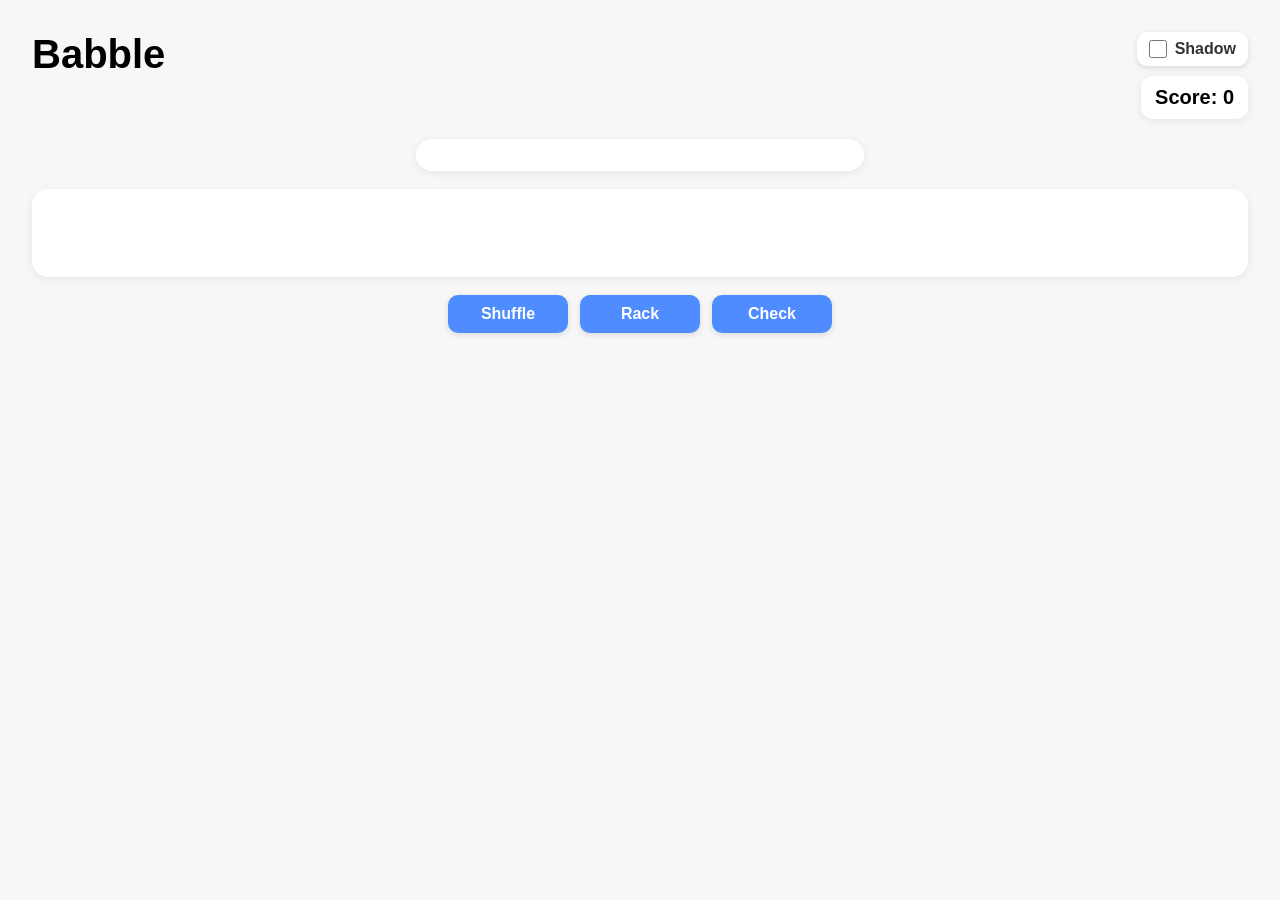
==== index.html @ 3a4e5052 "Update index.html" ====
<!DOCTYPE html>
<html lang="en">
<head>
  <meta charset="UTF-8" />
  <meta name="viewport" content="width=device-width, initial-scale=1.0" />
  <title>Babble</title>
  <style>
    :root {
      --cell-size: min(12vw, 56px);
      --board-gap: min(1vw, 4px);
      --rack-gap: min(1.5vw, 8px);
      --page-padding: clamp(12px, 4vw, 32px);
      --tile-font: clamp(18px, 4.8vw, 24px);
    }

    * {
      box-sizing: border-box;
    }

    body {
      margin: 0;
      font-family: Arial, sans-serif;
      background: #f7f7f7;
    }

    .page {
      padding: var(--page-padding);
    }

    .header {
      display: flex;
      justify-content: space-between;
      align-items: flex-start;
      gap: 16px;
      margin: 0 0 20px;
      flex-wrap: wrap;
    }

    .header-left {
      display: flex;
      flex-direction: column;
      gap: 10px;
      align-items: flex-start;
    }

    .header-right {
      display: flex;
      flex-direction: column;
      align-items: flex-end;
      gap: 10px;
    }

    .top-controls {
      display: flex;
      align-items: center;
      gap: 12px;
      flex-wrap: wrap;
    }

    h1 {
      margin: 0;
      font-size: clamp(28px, 6vw, 40px);
    }

    .subtitle {
      margin-top: 4px;
      font-size: clamp(14px, 3vw, 18px);
      color: #555;
    }

    .score-box {
      background: white;
      padding: 10px 14px;
      border-radius: 12px;
      box-shadow: 0 2px 8px rgba(0, 0, 0, 0.08);
      font-size: clamp(16px, 3.6vw, 20px);
      font-weight: 700;
      width: fit-content;
    }

    .board-wrapper {
      display: flex;
      flex-direction: column;
      gap: 18px;
      align-items: stretch;
      width: 100%;
      max-width: 100%;
    }

    .board {
      display: grid;
      grid-template-columns: repeat(7, var(--cell-size));
      gap: var(--board-gap);
      background: white;
      padding: clamp(8px, 2.5vw, 16px);
      border-radius: 16px;
      width: fit-content;
      max-width: 100%;
      box-shadow: 0 2px 8px rgba(0, 0, 0, 0.08);
      overflow-x: auto;
      -webkit-overflow-scrolling: touch;
      margin: 0 auto;
    }

    .cell {
      position: relative;
      width: var(--cell-size);
      height: var(--cell-size);
      border: 1px solid #cfcfcf;
      border-radius: 6px;
      background: #f8ecc8;
      display: flex;
      align-items: center;
      justify-content: center;
      flex-shrink: 0;
    }

    .cell-modifier {
      font-size: clamp(12px, 4vw, 22px);
      font-weight: 800;
      color: #111;
      line-height: 1;
      user-select: none;
      pointer-events: none;
      font-family: "Comic Sans MS", "Marker Felt", cursive;
    }

    .cell.highlight {
      outline: 3px solid #7aa7ff;
    }

    .cell.mod-3w {
      background: #cdb4ff;
    }

    .cell.mod-2w {
      background: #93c5fd;
    }

    .cell.mod-3l {
      background: #86efac;
    }

    .cell.mod-2l {
      background: #fde68a;
    }

    .cell.shadow {
      background: #d6d6d6;
    }

    .cell.shadow.mod-3w {
      background: #b8a0ea;
    }

    .cell.shadow.mod-2w {
      background: #79afe8;
    }

    .cell.shadow.mod-3l {
      background: #6fd78f;
    }

    .cell.shadow.mod-2l {
      background: #ebd06b;
    }

    .rack {
      display: grid;
      grid-template-columns: repeat(auto-fit, var(--cell-size));
      gap: var(--rack-gap);
      justify-content: center;
      padding: clamp(10px, 2.5vw, 16px);
      background: white;
      border-radius: 16px;
      box-shadow: 0 2px 8px rgba(0, 0, 0, 0.08);
      min-height: calc(var(--cell-size) + 32px);
      width: 100%;
    }

    .rack-slot {
      width: var(--cell-size);
      height: var(--cell-size);
      border-radius: 8px;
      display: flex;
      align-items: center;
      justify-content: center;
      flex-shrink: 0;
    }

    .rack-slot.empty {
      border: 1px dashed #cfcfcf;
      background: #fafafa;
    }

    .rack-slot.highlight {
      outline: 3px solid #7aa7ff;
    }

    .tile {
      position: relative;
      width: var(--cell-size);
      height: var(--cell-size);
      border-radius: 8px;
      border: 1px solid #b89f6b;
      background: #f2d79a;
      display: flex;
      align-items: center;
      justify-content: center;
      cursor: grab;
      user-select: none;
      -webkit-user-select: none;
      touch-action: none;
      box-shadow: 0 1px 2px rgba(0, 0, 0, 0.15);
    }

    .tile.mod-3w {
      background: #cdb4ff;
      border-color: #9b7fe8;
    }

    .tile.mod-2w {
      background: #93c5fd;
      border-color: #5aa2f6;
    }

    .tile.mod-3l {
      background: #86efac;
      border-color: #59c97c;
    }

    .tile.mod-2l {
      background: #fde68a;
      border-color: #e5c454;
    }

    .tile.locked {
      cursor: default;
      box-shadow: 0 1px 2px rgba(0, 0, 0, 0.15), inset 0 0 0 2px rgba(255, 255, 255, 0.5);
    }

    .tile-letter {
      font-size: var(--tile-font);
      font-weight: bold;
      line-height: 1;
    }

    .tile-points {
      position: absolute;
      top: 4px;
      right: 6px;
      font-size: clamp(8px, 2vw, 11px);
      font-weight: 700;
      line-height: 1;
      color: #5f4a1e;
      white-space: nowrap;
    }

    .tile-modifier {
      position: absolute;
      top: 4px;
      left: 6px;
      font-size: clamp(8px, 2vw, 11px);
      font-weight: 700;
      line-height: 1;
      color: #5f4a1e;
      white-space: nowrap;
    }

    .tile.selected {
      outline: 3px solid #4f8cff;
      background: #e6f0ff;
    }

    .controls {
      display: flex;
      gap: 12px;
      justify-content: center;
      flex-wrap: wrap;
      width: 100%;
    }

    .control-button {
      padding: 10px 16px;
      border: none;
      border-radius: 10px;
      background: #4f8cff;
      color: white;
      font-size: clamp(14px, 3.8vw, 16px);
      font-weight: 600;
      cursor: pointer;
      box-shadow: 0 2px 6px rgba(0, 0, 0, 0.12);
      touch-action: manipulation;
      min-width: 120px;
    }

    .control-button:hover {
      background: #3c76db;
    }

    .control-button:disabled {
      background: #9fb8f4;
      cursor: default;
    }

    .top-button {
      min-width: 0;
      padding: 8px 14px;
    }

    .shadow-toggle {
      display: inline-flex;
      align-items: center;
      gap: 8px;
      background: white;
      padding: 8px 12px;
      border-radius: 10px;
      box-shadow: 0 2px 6px rgba(0, 0, 0, 0.12);
      font-size: clamp(14px, 3.6vw, 16px);
      font-weight: 600;
      color: #333;
    }

    .shadow-toggle input {
      width: 18px;
      height: 18px;
      margin: 0;
    }

    .confetti-container {
      position: fixed;
      inset: 0;
      pointer-events: none;
      overflow: hidden;
      z-index: 9999;
    }

    .confetti-piece {
      position: absolute;
      top: -20px;
      width: 10px;
      height: 18px;
      border-radius: 2px;
      opacity: 0.9;
      animation: confetti-fall linear forwards;
    }

    @keyframes confetti-fall {
      from {
        transform: translateY(0) rotate(0deg);
      }
      to {
        transform: translateY(110vh) rotate(720deg);
      }
    }

    .check-modal-backdrop {
      position: fixed;
      inset: 0;
      background: rgba(0, 0, 0, 0.45);
      display: none;
      align-items: center;
      justify-content: center;
      padding: 20px;
      z-index: 10001;
    }

    .check-modal-backdrop.open {
      display: flex;
    }

    .check-modal {
      width: min(92vw, 460px);
      background: white;
      border-radius: 18px;
      padding: 22px 20px 18px;
      box-shadow: 0 16px 40px rgba(0, 0, 0, 0.18);
    }

    .check-modal h2 {
      margin: 0 0 12px;
      font-size: 24px;
    }

    .check-summary {
      display: grid;
      grid-template-columns: 1fr auto;
      gap: 10px 14px;
      margin-bottom: 14px;
      align-items: center;
    }

    .check-summary-label {
      color: #555;
      font-weight: 600;
    }

    .check-summary-value {
      font-weight: 700;
      text-align: right;
    }

    .stars {
      font-size: 28px;
      letter-spacing: 4px;
      line-height: 1;
    }

    .star-filled {
      color: #f5b301;
    }

    .star-empty {
      color: #d6d6d6;
    }

    .check-section {
      margin-top: 16px;
    }

    .check-section h3 {
      margin: 0 0 8px;
      font-size: 16px;
    }

    .check-list {
      margin: 0;
      padding-left: 18px;
      color: #333;
    }

    .check-status-good {
      color: #18794e;
      font-weight: 700;
    }

    .check-status-bad {
      color: #c0392b;
      font-weight: 700;
    }

    .check-close {
      margin-top: 18px;
      width: 100%;
    }

    @media (max-width: 600px) {
      :root {
        --cell-size: min(11.5vw, 48px);
      }

      .page {
        padding: 12px;
      }

      .board-wrapper {
        gap: 14px;
      }

      .controls {
        flex-direction: row;
        align-items: stretch;
        justify-content: center;
        flex-wrap: nowrap;
        gap: 8px;
      }

      .controls .control-button {
        width: auto;
        min-width: 0;
        flex: 1 1 0;
        padding: 10px 8px;
      }

      .top-button {
        width: auto;
      }

      .rack {
        grid-template-columns: repeat(auto-fit, var(--cell-size));
      }
    }
  </style>
</head>
<body>
  <div class="page">
    <div class="header">
      <div class="header-left">
        <h1>Babble</h1>
<div id="subtitle" class="subtitle"></div>
      </div>

      <div class="header-right">
        <label class="shadow-toggle">
          <input id="shadowToggle" type="checkbox" />
          <span>Shadow</span>
        </label>

        <div class="score-box">
          Score: <span id="score">0</span>
        </div>
      </div>
    </div>

    <div class="board-wrapper">
      <div id="board" class="board"></div>
      <div id="rack" class="rack"></div>
      <div class="controls">
        <button id="shuffleBtn" class="control-button">Shuffle</button>
        <button id="rackBtn" class="control-button">Rack</button>
        <button id="checkBtn" class="control-button">Check</button>
      </div>
    </div>
  </div>

  <div id="confetti-container" class="confetti-container"></div>

  <div id="checkModalBackdrop" class="check-modal-backdrop">
    <div class="check-modal" role="dialog" aria-modal="true" aria-labelledby="checkModalTitle">
      <h2 id="checkModalTitle">Board Check</h2>
      <div id="checkModalContent"></div>
      <button id="checkModalClose" class="control-button check-close">Close</button>
    </div>
  </div>

  <script>
    const boardWidth = 7;
    const boardHeight = 7;
    const boardSize = boardWidth * boardHeight;

    let boardsData = [];
    let activePuzzle = null;
    let boardModifiers = {};
    let solvedBoard = [];
    let letters = [];

        const subtitleEl = document.getElementById("subtitle");
    const boardEl = document.getElementById("board");
    const rackEl = document.getElementById("rack");
    const shuffleBtn = document.getElementById("shuffleBtn");
    const rackBtn = document.getElementById("rackBtn");
    const hintBtn = document.getElementById("hintBtn");
    const shadowToggle = document.getElementById("shadowToggle");
    const checkBtn = document.getElementById("checkBtn");
    const scoreEl = document.getElementById("score");
    const confettiContainer = document.getElementById("confetti-container");
    const checkModalBackdrop = document.getElementById("checkModalBackdrop");
    const checkModalContent = document.getElementById("checkModalContent");
    const checkModalClose = document.getElementById("checkModalClose");

    let dictionary = new Set();
    let dictionaryLoaded = false;
    let confettiActive = false;
    let selectedTileId = null;
    let draggedTileId = null;
    let shadowEnabled = false;
    let touchDraggedTileId = null;
    let touchGhostEl = null;
    let touchSourceEl = null;

    const letterPoints = {
      A: 1, B: 3, C: 3, D: 2, E: 1, F: 4, G: 2, H: 4, I: 1,
      J: 8, K: 5, L: 1, M: 3, N: 1, O: 1, P: 3, Q: 10, R: 1,
      S: 1, T: 1, U: 1, V: 4, W: 4, X: 8, Y: 4, Z: 10
    };

    let allTiles = [];
    let board = Array(boardSize).fill(null);
    let rack = [];

    function getSolutionPlacements() {
      const placements = [];

      for (let row = 0; row < boardHeight; row++) {
        for (let col = 0; col < boardWidth; col++) {
          const letter = solvedBoard[row][col];
          if (letter !== "·") {
            placements.push({ row, col, letter });
          }
        }
      }

      return placements;
    }

    function isSolutionCell(row, col) {
      return solvedBoard[row][col] !== "·";
    }

    function toggleShadow() {
      shadowEnabled = shadowToggle.checked;
      render();
    }

    function getRevealPriority(entry) {
      const base = letterPoints[entry.letter] ?? 0;
      const modifier = getModifierAt(entry.row, entry.col);

      let letterMultiplier = 1;
      let wordMultiplier = 1;

      if (modifier && modifier.endsWith("L")) {
        letterMultiplier = Number(modifier[0]);
      }
      if (modifier && modifier.endsWith("W")) {
        wordMultiplier = Number(modifier[0]);
      }

      return base * letterMultiplier * wordMultiplier;
    }

    const hintQueue = getSolutionPlacements().sort((a, b) => {
      const diff = getRevealPriority(b) - getRevealPriority(a);
      if (diff !== 0) return diff;

      const baseDiff = (letterPoints[b.letter] ?? 0) - (letterPoints[a.letter] ?? 0);
      if (baseDiff !== 0) return baseDiff;

      if (a.row !== b.row) return a.row - b.row;
      return a.col - b.col;
    });

    let revealedHintCount = 0;

        function formatPuzzleDate(dateString) {
      const date = new Date(`${dateString}T00:00:00`);
      const month = date.getMonth() + 1;
      const day = date.getDate();
      const year = String(date.getFullYear()).slice(-2);
      return `${month}/${day}/${year}`;
    }

    function inferLettersFromSolution(solutionRows) {
      return solutionRows
        .join("")
        .split("")
        .filter(char => char !== "·");
    }

    function buildTilesFromLetters(letterList) {
      return letterList.map((letter, index) => ({
        id: index,
        letter,
        locked: false
      }));
    }

    function getTodayPuzzleDateString() {
      const now = new Date();
      const year = now.getFullYear();
      const month = String(now.getMonth() + 1).padStart(2, "0");
      const day = String(now.getDate()).padStart(2, "0");
      return `${year}-${month}-${day}`;
    }

    function getPuzzleForToday(boards) {
      const today = getTodayPuzzleDateString();
      return boards.find(board => board.date === today) ?? null;
    }

    function applyPuzzle(puzzle) {
      activePuzzle = puzzle;
      solvedBoard = puzzle.solution;
      boardModifiers = puzzle.modifiers ?? {};
      letters = inferLettersFromSolution(solvedBoard);

      allTiles = buildTilesFromLetters(letters);
      board = Array(boardSize).fill(null);
      rack = shuffleArray([...allTiles]);

      if (subtitleEl) {
        subtitleEl.textContent = `${formatPuzzleDate(puzzle.date)}: ${puzzle.title}`;
      }
    }

    async function loadBoards() {
      const response = await fetch("./boards.json");
      if (!response.ok) {
        throw new Error(`Failed to load boards.json: ${response.status}`);
      }

      const data = await response.json();
      if (!Array.isArray(data) || data.length === 0) {
        throw new Error("boards.json is empty or invalid.");
      }

      boardsData = data;

      const todaysPuzzle = getPuzzleForToday(boardsData);
      if (!todaysPuzzle) {
        throw new Error(`No puzzle found for today (${getTodayPuzzleDateString()}).`);
      }

      applyPuzzle(todaysPuzzle);
    }

    async function loadDictionary() {
      try {
        const response = await fetch("./dictionary.txt");
        if (!response.ok) {
          throw new Error(`Failed to load dictionary: ${response.status}`);
        }

        const text = await response.text();
        dictionary = new Set(
          text
            .split(/\r?\n/)
            .map(word => word.trim().toUpperCase())
            .filter(Boolean)
        );

        dictionaryLoaded = true;
        console.log(`Loaded ${dictionary.size} dictionary words.`);
      } catch (error) {
        console.error(error);
        alert("Could not load dictionary.txt. Make sure you're running this from a local server.");
      }
    }

    function shuffleArray(array) {
      const copy = [...array];
      for (let i = copy.length - 1; i > 0; i--) {
        const j = Math.floor(Math.random() * (i + 1));
        [copy[i], copy[j]] = [copy[j], copy[i]];
      }
      return copy;
    }

    function findTileLocation(tileId) {
      for (let i = 0; i < rack.length; i++) {
        if (rack[i] && rack[i].id === tileId) {
          return { area: "rack", index: i };
        }
      }

      for (let i = 0; i < board.length; i++) {
        if (board[i] && board[i].id === tileId) {
          return { area: "board", index: i };
        }
      }

      return null;
    }

    function findMovableTileByLetter(letter) {
      for (let i = 0; i < rack.length; i++) {
        if (rack[i] && rack[i].letter === letter && !rack[i].locked) {
          return { area: "rack", index: i, tile: rack[i] };
        }
      }

      for (let i = 0; i < board.length; i++) {
        if (board[i] && board[i].letter === letter && !board[i].locked) {
          return { area: "board", index: i, tile: board[i] };
        }
      }

      return null;
    }

    function getModifierAt(row, col) {
      return boardModifiers[`${row}-${col}`] ?? null;
    }

    function getModifierClass(modifier) {
      if (!modifier) return "";
      return `mod-${modifier.toLowerCase()}`;
    }

    function getTileModifierText(boardIndex) {
      if (boardIndex === null) return "";

      const row = Math.floor(boardIndex / boardWidth);
      const col = boardIndex % boardWidth;
      return getModifierAt(row, col) ?? "";
    }

    function getTilePointsText(tile) {
      return String(letterPoints[tile.letter] ?? 0);
    }

    function getBoardLetter(row, col) {
      const index = row * boardWidth + col;
      const tile = board[index];
      return tile ? tile.letter : null;
    }

    function moveTile(tileId, targetArea, targetIndex) {
      if (tileId === null) return;

      const source = findTileLocation(tileId);
      if (!source) return;

      const sourceTile = source.area === "rack" ? rack[source.index] : board[source.index];
      if (!sourceTile || sourceTile.locked) return;

      let movingTile;
      if (source.area === "rack") {
        movingTile = rack[source.index];
        rack[source.index] = null;
      } else {
        movingTile = board[source.index];
        board[source.index] = null;
      }

      let targetTile = null;
      if (targetArea === "rack") {
        targetTile = rack[targetIndex];
        rack[targetIndex] = movingTile;
      } else {
        targetTile = board[targetIndex];
        if (targetTile?.locked) {
          if (source.area === "rack") {
            rack[source.index] = movingTile;
          } else {
            board[source.index] = movingTile;
          }
          return;
        }
        board[targetIndex] = movingTile;
      }

      if (targetTile) {
        if (source.area === "rack") {
          rack[source.index] = targetTile;
        } else {
          board[source.index] = targetTile;
        }
      }

      selectedTileId = null;
      render();
    }

    function rackAllTiles() {
      const movableBoardTiles = [];

      for (let i = 0; i < board.length; i++) {
        if (board[i] && !board[i].locked) {
          movableBoardTiles.push(board[i]);
          board[i] = null;
        }
      }

      for (const tile of movableBoardTiles) {
        const emptyRackIndex = rack.findIndex(slot => slot === null);
        if (emptyRackIndex !== -1) {
          rack[emptyRackIndex] = tile;
        } else {
          rack.push(tile);
        }
      }

      selectedTileId = null;
      draggedTileId = null;
      render();
    }

    function shuffleRack() {
      const rackTiles = rack.filter(tile => tile !== null);
      const shuffledTiles = shuffleArray(rackTiles);

      let shuffledIndex = 0;
      rack = rack.map(slot => {
        if (slot === null) return null;
        return shuffledTiles[shuffledIndex++];
      });

      selectedTileId = null;
      draggedTileId = null;
      render();
    }

    function getWordsFromBoard() {
      const foundWords = [];

      for (let row = 0; row < boardHeight; row++) {
        let currentWord = "";
        let positions = [];

        for (let col = 0; col < boardWidth; col++) {
          const letter = getBoardLetter(row, col);

          if (letter) {
            currentWord += letter;
            positions.push([row, col]);
          } else {
            if (currentWord.length >= 2) {
              foundWords.push({
                word: currentWord,
                direction: "horizontal",
                positions
              });
            }
            currentWord = "";
            positions = [];
          }
        }

        if (currentWord.length >= 2) {
          foundWords.push({
            word: currentWord,
            direction: "horizontal",
            positions
          });
        }
      }

      for (let col = 0; col < boardWidth; col++) {
        let currentWord = "";
        let positions = [];

        for (let row = 0; row < boardHeight; row++) {
          const letter = getBoardLetter(row, col);

          if (letter) {
            currentWord += letter;
            positions.push([row, col]);
          } else {
            if (currentWord.length >= 2) {
              foundWords.push({
                word: currentWord,
                direction: "vertical",
                positions
              });
            }
            currentWord = "";
            positions = [];
          }
        }

        if (currentWord.length >= 2) {
          foundWords.push({
            word: currentWord,
            direction: "vertical",
            positions
          });
        }
      }

      return foundWords;
    }

    function getLetterScoreAt(row, col) {
      const letter = getBoardLetter(row, col);
      if (!letter) return 0;

      const base = letterPoints[letter] ?? 0;
      const modifier = getModifierAt(row, col);

      if (modifier && modifier.endsWith("L")) {
        return base * Number(modifier[0]);
      }

      return base;
    }

    function getWordScore(wordEntry) {
      let total = 0;
      let wordMultiplier = 1;

      for (const [row, col] of wordEntry.positions) {
        total += getLetterScoreAt(row, col);

        const modifier = getModifierAt(row, col);
        if (modifier && modifier.endsWith("W")) {
          wordMultiplier *= Number(modifier[0]);
        }
      }

      return total * wordMultiplier;
    }

    function getTotalBoardScore() {
      const words = getWordsFromBoard();
      return words.reduce((sum, wordEntry) => sum + getWordScore(wordEntry), 0);
    }

    function getFilledBoardIndexes() {
      const filled = [];
      for (let i = 0; i < board.length; i++) {
        if (board[i]) filled.push(i);
      }
      return filled;
    }

    function getNeighborIndexes(index) {
      const row = Math.floor(index / boardWidth);
      const col = index % boardWidth;
      const neighbors = [];

      if (row > 0) neighbors.push(index - boardWidth);
      if (row < boardHeight - 1) neighbors.push(index + boardWidth);
      if (col > 0) neighbors.push(index - 1);
      if (col < boardWidth - 1) neighbors.push(index + 1);

      return neighbors;
    }

    function areBoardTilesConnected() {
      const filled = getFilledBoardIndexes();
      if (filled.length === 0) return false;
      if (filled.length === 1) return true;

      const filledSet = new Set(filled);
      const visited = new Set();
      const stack = [filled[0]];

      while (stack.length > 0) {
        const current = stack.pop();
        if (visited.has(current)) continue;
        visited.add(current);

        for (const neighbor of getNeighborIndexes(current)) {
          if (filledSet.has(neighbor) && !visited.has(neighbor)) {
            stack.push(neighbor);
          }
        }
      }

      return visited.size === filled.length;
    }

    function countStars(score, usedAllLetters) {
      let stars = 0;
      if (score >= 50) stars = Math.max(stars, 1);
      if (usedAllLetters) stars = Math.max(stars, 2);
      if (score >= 100) stars = Math.max(stars, 3);
      return stars;
    }

    function renderStars(starCount) {
      let html = '<div class="stars">';
      for (let i = 1; i <= 3; i++) {
        html += `<span class="${i <= starCount ? "star-filled" : "star-empty"}">★</span>`;
      }
      html += "</div>";
      return html;
    }

    function showCheckModal(result) {
      const {
        score,
        starCount,
        invalidWords,
        connected,
        usedLettersCount,
        totalLettersCount,
        hasWords
      } = result;

      if (!hasWords) {
        checkModalContent.innerHTML = `
          <div class="check-section">
            <h3>No words yet</h3>
            <div>Put some tiles on the board first.</div>
          </div>
        `;
        checkModalBackdrop.classList.add("open");
        return;
      }

      if (!connected) {
        checkModalContent.innerHTML = `
          <div class="check-section">
            <h3>Not connected</h3>
            <div>Your words are not connected in a crossword-like way.</div>
          </div>
        `;
        checkModalBackdrop.classList.add("open");
        return;
      }

      if (invalidWords.length > 0) {
        checkModalContent.innerHTML = `
          <div class="check-section">
            <h3>Invalid words</h3>
            <div>These words are not valid:</div>
            <ul class="check-list">
              ${invalidWords.map(entry => `<li>${entry.word} (${entry.direction})</li>`).join("")}
            </ul>
          </div>
        `;
        checkModalBackdrop.classList.add("open");
        return;
      }

      checkModalContent.innerHTML = `
        <div class="check-summary">
          <div class="check-summary-label">Stars</div>
          <div class="check-summary-value">${renderStars(starCount)}</div>

          <div class="check-summary-label">Score</div>
          <div class="check-summary-value">${score}</div>

          <div class="check-summary-label">Letters used</div>
          <div class="check-summary-value">${usedLettersCount}/${totalLettersCount}</div>
        </div>
      `;

      checkModalBackdrop.classList.add("open");
    }

    function closeCheckModal() {
      checkModalBackdrop.classList.remove("open");
    }

    function isSolvedBoard() {
      for (let row = 0; row < boardHeight; row++) {
        for (let col = 0; col < boardWidth; col++) {
          const expected = solvedBoard[row][col];
          const actual = getBoardLetter(row, col);

          if (expected === "·") {
            if (actual !== null) return false;
          } else {
            if (actual !== expected) return false;
          }
        }
      }
      return true;
    }

    function launchConfetti() {
      confettiContainer.innerHTML = "";

      const colors = ["#f87171", "#fbbf24", "#34d399", "#60a5fa", "#c084fc", "#f472b6"];

      for (let i = 0; i < 180; i++) {
        const piece = document.createElement("div");
        piece.className = "confetti-piece";
        piece.style.left = `${Math.random() * 100}vw`;
        piece.style.animationDuration = `${2.5 + Math.random() * 2}s`;
        piece.style.animationDelay = `${Math.random() * 0.8}s`;
        piece.style.transform = `rotate(${Math.random() * 360}deg)`;
        piece.style.background = colors[Math.floor(Math.random() * colors.length)];
        confettiContainer.appendChild(piece);
      }

      setTimeout(() => {
        confettiContainer.innerHTML = "";
        confettiActive = false;
      }, 5200);
    }

    function getNextUnrevealedHint() {
      while (revealedHintCount < hintQueue.length) {
        const nextHint = hintQueue[revealedHintCount];
        const currentTile = board[nextHint.row * boardWidth + nextHint.col];

        if (currentTile && currentTile.letter === nextHint.letter && currentTile.locked) {
          revealedHintCount++;
          continue;
        }

        return nextHint;
      }

      return null;
    }

    function revealNextHint() {
      const nextHint = getNextUnrevealedHint();
      if (!nextHint) {
        render();
        return;
      }

      const targetIndex = nextHint.row * boardWidth + nextHint.col;
      const currentTargetTile = board[targetIndex];

      if (currentTargetTile?.locked && currentTargetTile.letter === nextHint.letter) {
        revealedHintCount++;
        render();
        return;
      }

      const source = findMovableTileByLetter(nextHint.letter);
      if (!source) {
        render();
        return;
      }

      let displacedTile = null;
      if (currentTargetTile && !currentTargetTile.locked) {
        displacedTile = currentTargetTile;
      }

      if (source.area === "rack") {
        rack[source.index] = displacedTile;
      } else {
        board[source.index] = displacedTile;
      }

      source.tile.locked = true;
      board[targetIndex] = source.tile;
      selectedTileId = null;
      draggedTileId = null;
      revealedHintCount++;
      render();
    }

       function checkBoardWords() {
      if (!dictionaryLoaded) {
        alert("Dictionary is still loading.");
        return;
      }

      const wordsOnBoard = getWordsFromBoard();
      const hasWords = wordsOnBoard.length > 0;
      const connected = areBoardTilesConnected();
      const score = getTotalBoardScore();

      const usedLettersCount = getFilledBoardIndexes().length;
      const totalLettersCount = allTiles.length;
      const usedAllLetters = usedLettersCount === totalLettersCount;

      const invalidWords = wordsOnBoard.filter(entry => !dictionary.has(entry.word.toUpperCase()));
      const starCount = countStars(score, usedAllLetters);

      if (
        hasWords &&
        connected &&
        invalidWords.length === 0 &&
        usedAllLetters &&
        !confettiActive
      ) {
        confettiActive = true;
        launchConfetti();
      }

      showCheckModal({
        score,
        starCount,
        invalidWords,
        connected,
        usedLettersCount,
        totalLettersCount,
        hasWords
      });
    }
    
    function isTouchDevice() {
      return "ontouchstart" in window || navigator.maxTouchPoints > 0;
    }

    function clearTouchGhost() {
      if (touchGhostEl) {
        touchGhostEl.remove();
        touchGhostEl = null;
      }
      touchDraggedTileId = null;
      touchSourceEl = null;

      document.querySelectorAll(".cell.highlight, .rack-slot.highlight").forEach(el => {
        el.classList.remove("highlight");
      });
    }

    function updateTouchGhostPosition(x, y) {
      if (!touchGhostEl) return;
      touchGhostEl.style.left = `${x - touchGhostEl.offsetWidth / 2}px`;
      touchGhostEl.style.top = `${y - touchGhostEl.offsetHeight / 2}px`;
    }

    function handleTouchStart(e, tile) {
      if (tile.locked) return;
      if (!isTouchDevice()) return;

      const touch = e.touches[0];
      touchDraggedTileId = tile.id;
      selectedTileId = tile.id;

      const ghost = e.currentTarget.cloneNode(true);
      ghost.style.position = "fixed";
      ghost.style.pointerEvents = "none";
      ghost.style.zIndex = "10000";
      ghost.style.opacity = "0.85";
      ghost.style.transform = "scale(1.05)";
      ghost.style.margin = "0";
      document.body.appendChild(ghost);

      touchGhostEl = ghost;
      touchSourceEl = e.currentTarget;
      updateTouchGhostPosition(touch.clientX, touch.clientY);
      render();
      e.preventDefault();
    }

    function handleTouchMove(e) {
      if (touchDraggedTileId === null) return;

      const touch = e.touches[0];
      updateTouchGhostPosition(touch.clientX, touch.clientY);

      document.querySelectorAll(".cell.highlight, .rack-slot.highlight").forEach(el => {
        el.classList.remove("highlight");
      });

      const target = document.elementFromPoint(touch.clientX, touch.clientY);
      const dropTarget = target?.closest(".cell, .rack-slot");
      if (dropTarget) {
        dropTarget.classList.add("highlight");
      }

      e.preventDefault();
    }

    function handleTouchEnd(e) {
      if (touchDraggedTileId === null) return;

      const touch = e.changedTouches[0];
      const target = document.elementFromPoint(touch.clientX, touch.clientY);
      const dropCell = target?.closest(".cell");
      const dropRack = target?.closest(".rack-slot");

      if (dropCell && dropCell.dataset.index !== undefined) {
        moveTile(touchDraggedTileId, "board", Number(dropCell.dataset.index));
      } else if (dropRack && dropRack.dataset.index !== undefined) {
        moveTile(touchDraggedTileId, "rack", Number(dropRack.dataset.index));
      } else {
        selectedTileId = null;
        render();
      }

      clearTouchGhost();
    }

    function createTileElement(tile, boardIndex = null) {
      const tileEl = document.createElement("div");
      tileEl.className = "tile";

      if (tile.locked) {
        tileEl.classList.add("locked");
      }

      if (boardIndex !== null) {
        const row = Math.floor(boardIndex / boardWidth);
        const col = boardIndex % boardWidth;
        const modifier = getModifierAt(row, col);

        if (modifier) {
          tileEl.classList.add(getModifierClass(modifier));
        }
      }

      if (selectedTileId === tile.id) {
        tileEl.classList.add("selected");
      }

      tileEl.draggable = !tile.locked;

      const modifierEl = document.createElement("div");
      modifierEl.className = "tile-modifier";
      modifierEl.textContent = getTileModifierText(boardIndex);

      const letterEl = document.createElement("div");
      letterEl.className = "tile-letter";
      letterEl.textContent = tile.letter;

      const pointsEl = document.createElement("div");
      pointsEl.className = "tile-points";
      pointsEl.textContent = getTilePointsText(tile);

      if (modifierEl.textContent) {
        tileEl.appendChild(modifierEl);
      }
      tileEl.appendChild(letterEl);
      tileEl.appendChild(pointsEl);

      tileEl.addEventListener("click", (e) => {
        e.stopPropagation();
        if (tile.locked) return;
        selectedTileId = selectedTileId === tile.id ? null : tile.id;
        render();
      });

      tileEl.addEventListener("dragstart", () => {
        if (tile.locked) return;
        draggedTileId = tile.id;
        selectedTileId = tile.id;
      });

      tileEl.addEventListener("dragend", () => {
        draggedTileId = null;
      });

      tileEl.addEventListener("touchstart", (e) => handleTouchStart(e, tile), { passive: false });
      tileEl.addEventListener("touchmove", handleTouchMove, { passive: false });
      tileEl.addEventListener("touchend", handleTouchEnd);
      tileEl.addEventListener("touchcancel", clearTouchGhost);

      return tileEl;
    }

    function render() {
      boardEl.innerHTML = "";
      rackEl.innerHTML = "";
      scoreEl.textContent = getTotalBoardScore();

      for (let i = 0; i < board.length; i++) {
        const row = Math.floor(i / boardWidth);
        const col = i % boardWidth;
        const modifier = getModifierAt(row, col);

        const cell = document.createElement("div");
        cell.className = "cell";
        cell.dataset.index = i;

        if (modifier) {
          cell.classList.add(getModifierClass(modifier));
        }

        if (shadowEnabled && isSolutionCell(row, col) && !board[i]) {
          cell.classList.add("shadow");
        }

        cell.addEventListener("click", () => {
          if (selectedTileId !== null) {
            moveTile(selectedTileId, "board", i);
          }
        });

        cell.addEventListener("dragover", (e) => {
          e.preventDefault();
          cell.classList.add("highlight");
        });

        cell.addEventListener("dragleave", () => {
          cell.classList.remove("highlight");
        });

        cell.addEventListener("drop", (e) => {
          e.preventDefault();
          cell.classList.remove("highlight");
          if (draggedTileId !== null) {
            moveTile(draggedTileId, "board", i);
            draggedTileId = null;
          }
        });

        if (board[i]) {
          cell.appendChild(createTileElement(board[i], i));
        } else if (modifier) {
          const modifierEl = document.createElement("div");
          modifierEl.className = "cell-modifier";
          modifierEl.textContent = modifier;
          cell.appendChild(modifierEl);
        }

        boardEl.appendChild(cell);
      }

      for (let i = 0; i < rack.length; i++) {
        const slot = document.createElement("div");
        slot.className = "rack-slot";
        slot.dataset.index = i;

        slot.addEventListener("click", () => {
          if (selectedTileId !== null) {
            moveTile(selectedTileId, "rack", i);
          }
        });

        slot.addEventListener("dragover", (e) => {
          e.preventDefault();
        });

        slot.addEventListener("drop", (e) => {
          e.preventDefault();
          if (draggedTileId !== null) {
            moveTile(draggedTileId, "rack", i);
            draggedTileId = null;
          }
        });

        if (rack[i]) {
          slot.appendChild(createTileElement(rack[i], null));
        } else {
          slot.classList.add("empty");
        }

        rackEl.appendChild(slot);
      }

      if (hintBtn) {
        hintBtn.disabled = revealedHintCount >= hintQueue.length;
      }

      shadowToggle.checked = shadowEnabled;
    }

    shuffleBtn.addEventListener("click", shuffleRack);
    rackBtn.addEventListener("click", rackAllTiles);

    if (hintBtn) {
      hintBtn.addEventListener("click", revealNextHint);
    }

    shadowToggle.addEventListener("change", toggleShadow);
    checkBtn.addEventListener("click", checkBoardWords);
    checkModalClose.addEventListener("click", closeCheckModal);

    checkModalBackdrop.addEventListener("click", (e) => {
      if (e.target === checkModalBackdrop) {
        closeCheckModal();
      }
    });

    document.addEventListener("keydown", (e) => {
      if (e.key === "Escape") {
        closeCheckModal();
      }
    });

    async function init() {
      try {
        await loadBoards();
        await loadDictionary();
        render();
      } catch (error) {
        console.error(error);
        alert(error.message || "Failed to load puzzle.");
      }
    }

    init();
  </script>
</body>
</html>
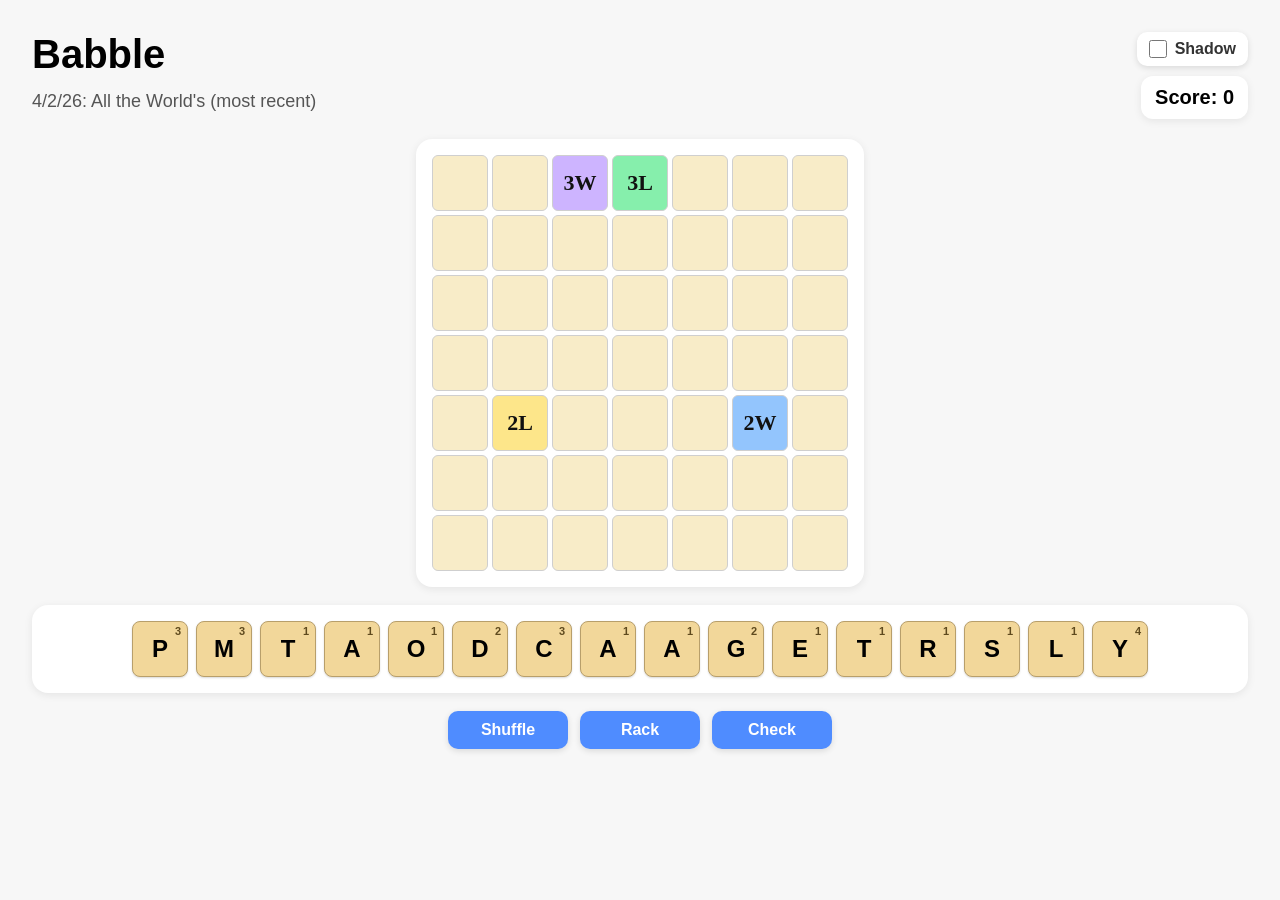
==== commit c54f0c37: "Update index.html" ====
--- a/index.html
+++ b/index.html
@@ -48,13 +48,6 @@
       flex-direction: column;
       align-items: flex-end;
       gap: 10px;
-    }
-
-    .top-controls {
-      display: flex;
-      align-items: center;
-      gap: 12px;
-      flex-wrap: wrap;
     }
 
     h1 {
@@ -303,11 +296,6 @@
       cursor: default;
     }
 
-    .top-button {
-      min-width: 0;
-      padding: 8px 14px;
-    }
-
     .shadow-toggle {
       display: inline-flex;
       align-items: center;
@@ -429,16 +417,6 @@
       color: #333;
     }
 
-    .check-status-good {
-      color: #18794e;
-      font-weight: 700;
-    }
-
-    .check-status-bad {
-      color: #c0392b;
-      font-weight: 700;
-    }
-
     .check-close {
       margin-top: 18px;
       width: 100%;
@@ -470,10 +448,6 @@
         min-width: 0;
         flex: 1 1 0;
         padding: 10px 8px;
-      }
-
-      .top-button {
-        width: auto;
       }
 
       .rack {
@@ -487,7 +461,7 @@
     <div class="header">
       <div class="header-left">
         <h1>Babble</h1>
-<div id="subtitle" class="subtitle"></div>
+        <div id="subtitle" class="subtitle"></div>
       </div>
 
       <div class="header-right">
@@ -533,8 +507,12 @@
     let boardModifiers = {};
     let solvedBoard = [];
     let letters = [];
-
-        const subtitleEl = document.getElementById("subtitle");
+    let allTiles = [];
+    let board = Array(boardSize).fill(null);
+    let rack = [];
+    let revealedHintCount = 0;
+
+    const subtitleEl = document.getElementById("subtitle");
     const boardEl = document.getElementById("board");
     const rackEl = document.getElementById("rack");
     const shuffleBtn = document.getElementById("shuffleBtn");
@@ -564,65 +542,7 @@
       S: 1, T: 1, U: 1, V: 4, W: 4, X: 8, Y: 4, Z: 10
     };
 
-    let allTiles = [];
-    let board = Array(boardSize).fill(null);
-    let rack = [];
-
-    function getSolutionPlacements() {
-      const placements = [];
-
-      for (let row = 0; row < boardHeight; row++) {
-        for (let col = 0; col < boardWidth; col++) {
-          const letter = solvedBoard[row][col];
-          if (letter !== "·") {
-            placements.push({ row, col, letter });
-          }
-        }
-      }
-
-      return placements;
-    }
-
-    function isSolutionCell(row, col) {
-      return solvedBoard[row][col] !== "·";
-    }
-
-    function toggleShadow() {
-      shadowEnabled = shadowToggle.checked;
-      render();
-    }
-
-    function getRevealPriority(entry) {
-      const base = letterPoints[entry.letter] ?? 0;
-      const modifier = getModifierAt(entry.row, entry.col);
-
-      let letterMultiplier = 1;
-      let wordMultiplier = 1;
-
-      if (modifier && modifier.endsWith("L")) {
-        letterMultiplier = Number(modifier[0]);
-      }
-      if (modifier && modifier.endsWith("W")) {
-        wordMultiplier = Number(modifier[0]);
-      }
-
-      return base * letterMultiplier * wordMultiplier;
-    }
-
-    const hintQueue = getSolutionPlacements().sort((a, b) => {
-      const diff = getRevealPriority(b) - getRevealPriority(a);
-      if (diff !== 0) return diff;
-
-      const baseDiff = (letterPoints[b.letter] ?? 0) - (letterPoints[a.letter] ?? 0);
-      if (baseDiff !== 0) return baseDiff;
-
-      if (a.row !== b.row) return a.row - b.row;
-      return a.col - b.col;
-    });
-
-    let revealedHintCount = 0;
-
-        function formatPuzzleDate(dateString) {
+    function formatPuzzleDate(dateString) {
       const date = new Date(`${dateString}T00:00:00`);
       const month = date.getMonth() + 1;
       const day = date.getDate();
@@ -645,6 +565,15 @@
       }));
     }
 
+    function shuffleArray(array) {
+      const copy = [...array];
+      for (let i = copy.length - 1; i > 0; i--) {
+        const j = Math.floor(Math.random() * (i + 1));
+        [copy[i], copy[j]] = [copy[j], copy[i]];
+      }
+      return copy;
+    }
+
     function getTodayPuzzleDateString() {
       const now = new Date();
       const year = now.getFullYear();
@@ -653,14 +582,30 @@
       return `${year}-${month}-${day}`;
     }
 
-    function getPuzzleForToday(boards) {
+    function getPuzzleForTodayOrMostRecent(boards) {
       const today = getTodayPuzzleDateString();
-      return boards.find(board => board.date === today) ?? null;
+      const sortedBoards = [...boards].sort((a, b) => a.date.localeCompare(b.date));
+
+      const exactMatch = sortedBoards.find(board => board.date === today);
+      if (exactMatch) return exactMatch;
+
+      let mostRecentPastPuzzle = null;
+      for (const puzzle of sortedBoards) {
+        if (puzzle.date <= today) {
+          mostRecentPastPuzzle = puzzle;
+        }
+      }
+
+      if (mostRecentPastPuzzle) {
+        return mostRecentPastPuzzle;
+      }
+
+      return sortedBoards[sortedBoards.length - 1] ?? null;
     }
 
     function applyPuzzle(puzzle) {
       activePuzzle = puzzle;
-      solvedBoard = puzzle.solution;
+      solvedBoard = Array.isArray(puzzle.solution) ? puzzle.solution : [];
       boardModifiers = puzzle.modifiers ?? {};
       letters = inferLettersFromSolution(solvedBoard);
 
@@ -668,8 +613,15 @@
       board = Array(boardSize).fill(null);
       rack = shuffleArray([...allTiles]);
 
+      selectedTileId = null;
+      draggedTileId = null;
+      revealedHintCount = 0;
+      shadowEnabled = false;
+
       if (subtitleEl) {
-        subtitleEl.textContent = `${formatPuzzleDate(puzzle.date)}: ${puzzle.title}`;
+        const today = getTodayPuzzleDateString();
+        const fallbackLabel = puzzle.date === today ? "" : " (most recent)";
+        subtitleEl.textContent = `${formatPuzzleDate(puzzle.date)}: ${puzzle.title}${fallbackLabel}`;
       }
     }
 
@@ -685,13 +637,13 @@
       }
 
       boardsData = data;
-
-      const todaysPuzzle = getPuzzleForToday(boardsData);
-      if (!todaysPuzzle) {
-        throw new Error(`No puzzle found for today (${getTodayPuzzleDateString()}).`);
-      }
-
-      applyPuzzle(todaysPuzzle);
+      const puzzleToLoad = getPuzzleForTodayOrMostRecent(boardsData);
+
+      if (!puzzleToLoad) {
+        throw new Error("Could not find a puzzle to load.");
+      }
+
+      applyPuzzle(puzzleToLoad);
     }
 
     async function loadDictionary() {
@@ -717,13 +669,58 @@
       }
     }
 
-    function shuffleArray(array) {
-      const copy = [...array];
-      for (let i = copy.length - 1; i > 0; i--) {
-        const j = Math.floor(Math.random() * (i + 1));
-        [copy[i], copy[j]] = [copy[j], copy[i]];
-      }
-      return copy;
+    function getSolutionPlacements() {
+      const placements = [];
+
+      for (let row = 0; row < boardHeight; row++) {
+        for (let col = 0; col < boardWidth; col++) {
+          const letter = solvedBoard[row]?.[col];
+          if (letter && letter !== "·") {
+            placements.push({ row, col, letter });
+          }
+        }
+      }
+
+      return placements;
+    }
+
+    function getHintQueue() {
+      return getSolutionPlacements().sort((a, b) => {
+        const diff = getRevealPriority(b) - getRevealPriority(a);
+        if (diff !== 0) return diff;
+
+        const baseDiff = (letterPoints[b.letter] ?? 0) - (letterPoints[a.letter] ?? 0);
+        if (baseDiff !== 0) return baseDiff;
+
+        if (a.row !== b.row) return a.row - b.row;
+        return a.col - b.col;
+      });
+    }
+
+    function isSolutionCell(row, col) {
+      return solvedBoard[row]?.[col] !== "·";
+    }
+
+    function toggleShadow() {
+      shadowEnabled = shadowToggle.checked;
+      render();
+    }
+
+    function getRevealPriority(entry) {
+      const base = letterPoints[entry.letter] ?? 0;
+      const modifier = getModifierAt(entry.row, entry.col);
+
+      let letterMultiplier = 1;
+      let wordMultiplier = 1;
+
+      if (modifier && modifier.endsWith("L")) {
+        letterMultiplier = Number(modifier[0]);
+      }
+      if (modifier && modifier.endsWith("W")) {
+        wordMultiplier = Number(modifier[0]);
+      }
+
+      return base * letterMultiplier * wordMultiplier;
     }
 
     function findTileLocation(tileId) {
@@ -769,7 +766,6 @@
 
     function getTileModifierText(boardIndex) {
       if (boardIndex === null) return "";
-
       const row = Math.floor(boardIndex / boardWidth);
       const col = boardIndex % boardWidth;
       return getModifierAt(row, col) ?? "";
@@ -804,6 +800,7 @@
       }
 
       let targetTile = null;
+
       if (targetArea === "rack") {
         targetTile = rack[targetIndex];
         rack[targetIndex] = movingTile;
@@ -1105,22 +1102,6 @@
       checkModalBackdrop.classList.remove("open");
     }
 
-    function isSolvedBoard() {
-      for (let row = 0; row < boardHeight; row++) {
-        for (let col = 0; col < boardWidth; col++) {
-          const expected = solvedBoard[row][col];
-          const actual = getBoardLetter(row, col);
-
-          if (expected === "·") {
-            if (actual !== null) return false;
-          } else {
-            if (actual !== expected) return false;
-          }
-        }
-      }
-      return true;
-    }
-
     function launchConfetti() {
       confettiContainer.innerHTML = "";
 
@@ -1144,6 +1125,8 @@
     }
 
     function getNextUnrevealedHint() {
+      const hintQueue = getHintQueue();
+
       while (revealedHintCount < hintQueue.length) {
         const nextHint = hintQueue[revealedHintCount];
         const currentTile = board[nextHint.row * boardWidth + nextHint.col];
@@ -1200,7 +1183,7 @@
       render();
     }
 
-       function checkBoardWords() {
+    function checkBoardWords() {
       if (!dictionaryLoaded) {
         alert("Dictionary is still loading.");
         return;
@@ -1239,7 +1222,7 @@
         hasWords
       });
     }
-    
+
     function isTouchDevice() {
       return "ontouchstart" in window || navigator.maxTouchPoints > 0;
     }
@@ -1484,7 +1467,7 @@
       }
 
       if (hintBtn) {
-        hintBtn.disabled = revealedHintCount >= hintQueue.length;
+        hintBtn.disabled = revealedHintCount >= getHintQueue().length;
       }
 
       shadowToggle.checked = shadowEnabled;
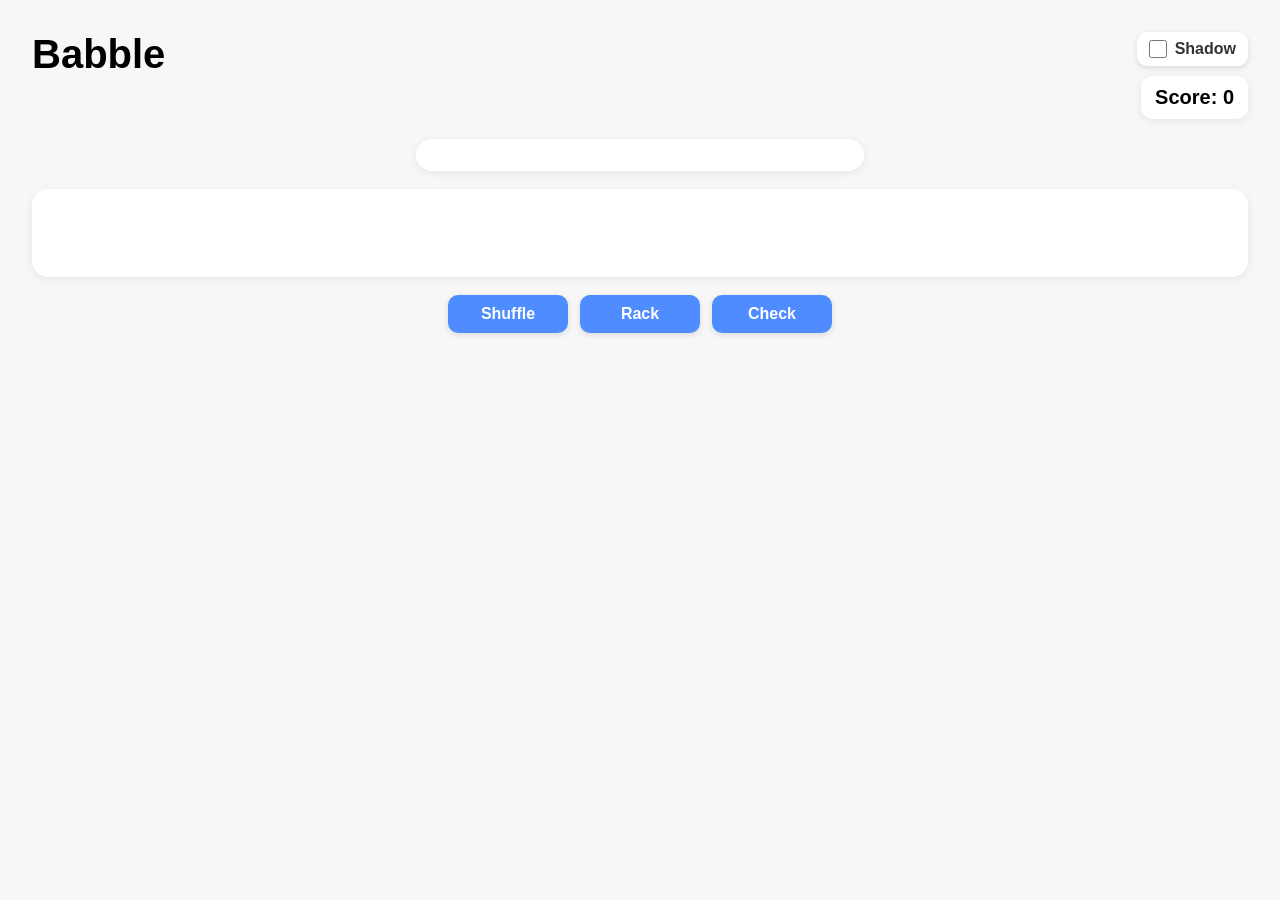
==== commit 5e68b845: "Update index.html" ====
--- a/index.html
+++ b/index.html
@@ -82,7 +82,7 @@
 
     .board {
       display: grid;
-      grid-template-columns: repeat(7, var(--cell-size));
+      grid-template-columns: repeat(var(--board-cols, 7), var(--cell-size));
       gap: var(--board-gap);
       background: white;
       padding: clamp(8px, 2.5vw, 16px);
@@ -498,9 +498,9 @@
   </div>
 
   <script>
-    const boardWidth = 7;
-    const boardHeight = 7;
-    const boardSize = boardWidth * boardHeight;
+let boardWidth = 0;
+let boardHeight = 0;
+let boardSize = 0;
 
     let boardsData = [];
     let activePuzzle = null;
@@ -603,27 +603,41 @@
       return sortedBoards[sortedBoards.length - 1] ?? null;
     }
 
-    function applyPuzzle(puzzle) {
-      activePuzzle = puzzle;
-      solvedBoard = Array.isArray(puzzle.solution) ? puzzle.solution : [];
-      boardModifiers = puzzle.modifiers ?? {};
-      letters = inferLettersFromSolution(solvedBoard);
-
-      allTiles = buildTilesFromLetters(letters);
-      board = Array(boardSize).fill(null);
-      rack = shuffleArray([...allTiles]);
-
-      selectedTileId = null;
-      draggedTileId = null;
-      revealedHintCount = 0;
-      shadowEnabled = false;
-
-      if (subtitleEl) {
-        const today = getTodayPuzzleDateString();
-        const fallbackLabel = puzzle.date === today ? "" : " (most recent)";
-        subtitleEl.textContent = `${formatPuzzleDate(puzzle.date)}: ${puzzle.title}${fallbackLabel}`;
-      }
-    }
+function applyPuzzle(puzzle) {
+  activePuzzle = puzzle;
+  solvedBoard = Array.isArray(puzzle.solution) ? puzzle.solution : [];
+  boardModifiers = puzzle.modifiers ?? {};
+
+  boardHeight = solvedBoard.length;
+  boardWidth = solvedBoard[0]?.length ?? 0;
+  boardSize = boardWidth * boardHeight;
+
+  if (boardHeight === 0 || boardWidth === 0) {
+    throw new Error("Puzzle solution is empty.");
+  }
+
+  const badRow = solvedBoard.find(row => row.length !== boardWidth);
+  if (badRow) {
+    throw new Error("Puzzle solution rows are not all the same length.");
+  }
+
+  letters = inferLettersFromSolution(solvedBoard);
+  allTiles = buildTilesFromLetters(letters);
+
+  board = Array(boardSize).fill(null);
+  rack = shuffleArray([...allTiles]);
+
+  selectedTileId = null;
+  draggedTileId = null;
+  revealedHintCount = 0;
+  shadowEnabled = false;
+
+  if (subtitleEl) {
+    const today = getTodayPuzzleDateString();
+    const fallbackLabel = puzzle.date === today ? "" : " (most recent)";
+    subtitleEl.textContent = `${formatPuzzleDate(puzzle.date)}: ${puzzle.title}${fallbackLabel}`;
+  }
+}
 
     async function loadBoards() {
       const response = await fetch("./boards.json");
@@ -1379,6 +1393,7 @@
     function render() {
       boardEl.innerHTML = "";
       rackEl.innerHTML = "";
+      boardEl.style.setProperty("--board-cols", boardWidth);
       scoreEl.textContent = getTotalBoardScore();
 
       for (let i = 0; i < board.length; i++) {
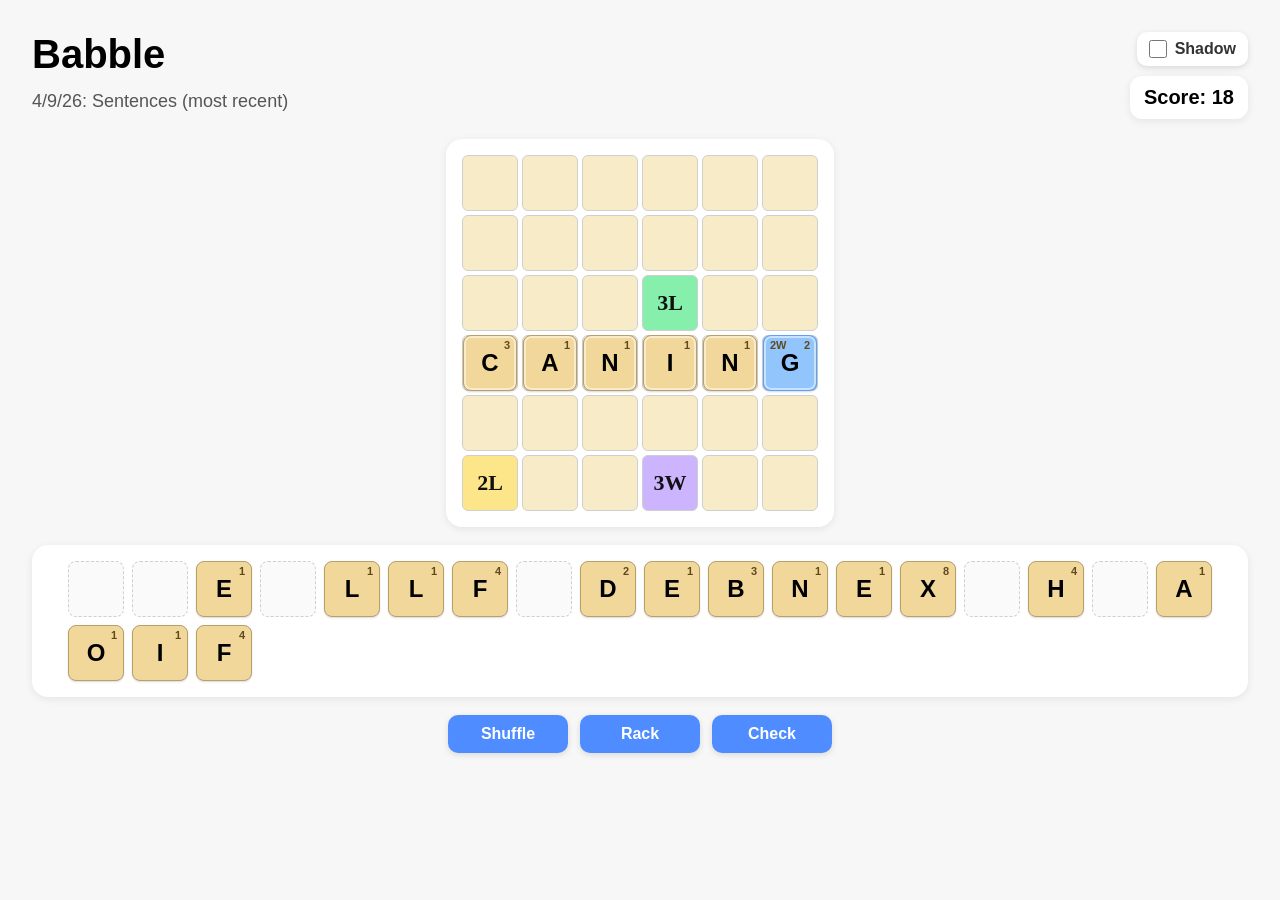
==== commit 7a15161d: "Update index.html" ====
--- a/index.html
+++ b/index.html
@@ -632,6 +632,8 @@
   revealedHintCount = 0;
   shadowEnabled = false;
 
+    revealStartingHintWord();
+
   if (subtitleEl) {
     const today = getTodayPuzzleDateString();
     const fallbackLabel = puzzle.date === today ? "" : " (most recent)";
@@ -952,6 +954,70 @@
       return foundWords;
     }
 
+        function getLongestSolutionWordPlacement() {
+      let best = null;
+
+      // horizontal
+      for (let row = 0; row < boardHeight; row++) {
+        let currentWord = "";
+        let positions = [];
+
+        for (let col = 0; col < boardWidth; col++) {
+          const letter = solvedBoard[row]?.[col];
+
+          if (letter && letter !== "·") {
+            currentWord += letter;
+            positions.push({ row, col, letter });
+          } else {
+            if (currentWord.length >= 2) {
+              if (!best || currentWord.length > best.word.length) {
+                best = { word: currentWord, positions: [...positions] };
+              }
+            }
+            currentWord = "";
+            positions = [];
+          }
+        }
+
+        if (currentWord.length >= 2) {
+          if (!best || currentWord.length > best.word.length) {
+            best = { word: currentWord, positions: [...positions] };
+          }
+        }
+      }
+
+      // vertical
+      for (let col = 0; col < boardWidth; col++) {
+        let currentWord = "";
+        let positions = [];
+
+        for (let row = 0; row < boardHeight; row++) {
+          const letter = solvedBoard[row]?.[col];
+
+          if (letter && letter !== "·") {
+            currentWord += letter;
+            positions.push({ row, col, letter });
+          } else {
+            if (currentWord.length >= 2) {
+              if (!best || currentWord.length > best.word.length) {
+                best = { word: currentWord, positions: [...positions] };
+              }
+            }
+            currentWord = "";
+            positions = [];
+          }
+        }
+
+        if (currentWord.length >= 2) {
+          if (!best || currentWord.length > best.word.length) {
+            best = { word: currentWord, positions: [...positions] };
+          }
+        }
+      }
+
+      return best;
+    }
+
     function getLetterScoreAt(row, col) {
       const letter = getBoardLetter(row, col);
       if (!letter) return 0;
@@ -1156,6 +1222,40 @@
       return null;
     }
 
+        function revealStartingHintWord() {
+      const longestWord = getLongestSolutionWordPlacement();
+      if (!longestWord) return;
+
+      for (const cell of longestWord.positions) {
+        const targetIndex = cell.row * boardWidth + cell.col;
+        const currentTargetTile = board[targetIndex];
+
+        if (currentTargetTile?.locked && currentTargetTile.letter === cell.letter) {
+          continue;
+        }
+
+        const source = findMovableTileByLetter(cell.letter);
+        if (!source) continue;
+
+        let displacedTile = null;
+        if (currentTargetTile && !currentTargetTile.locked) {
+          displacedTile = currentTargetTile;
+        }
+
+        if (source.area === "rack") {
+          rack[source.index] = displacedTile;
+        } else {
+          board[source.index] = displacedTile;
+        }
+
+        source.tile.locked = true;
+        board[targetIndex] = source.tile;
+      }
+
+      selectedTileId = null;
+      draggedTileId = null;
+    }
+
     function revealNextHint() {
       const nextHint = getNextUnrevealedHint();
       if (!nextHint) {
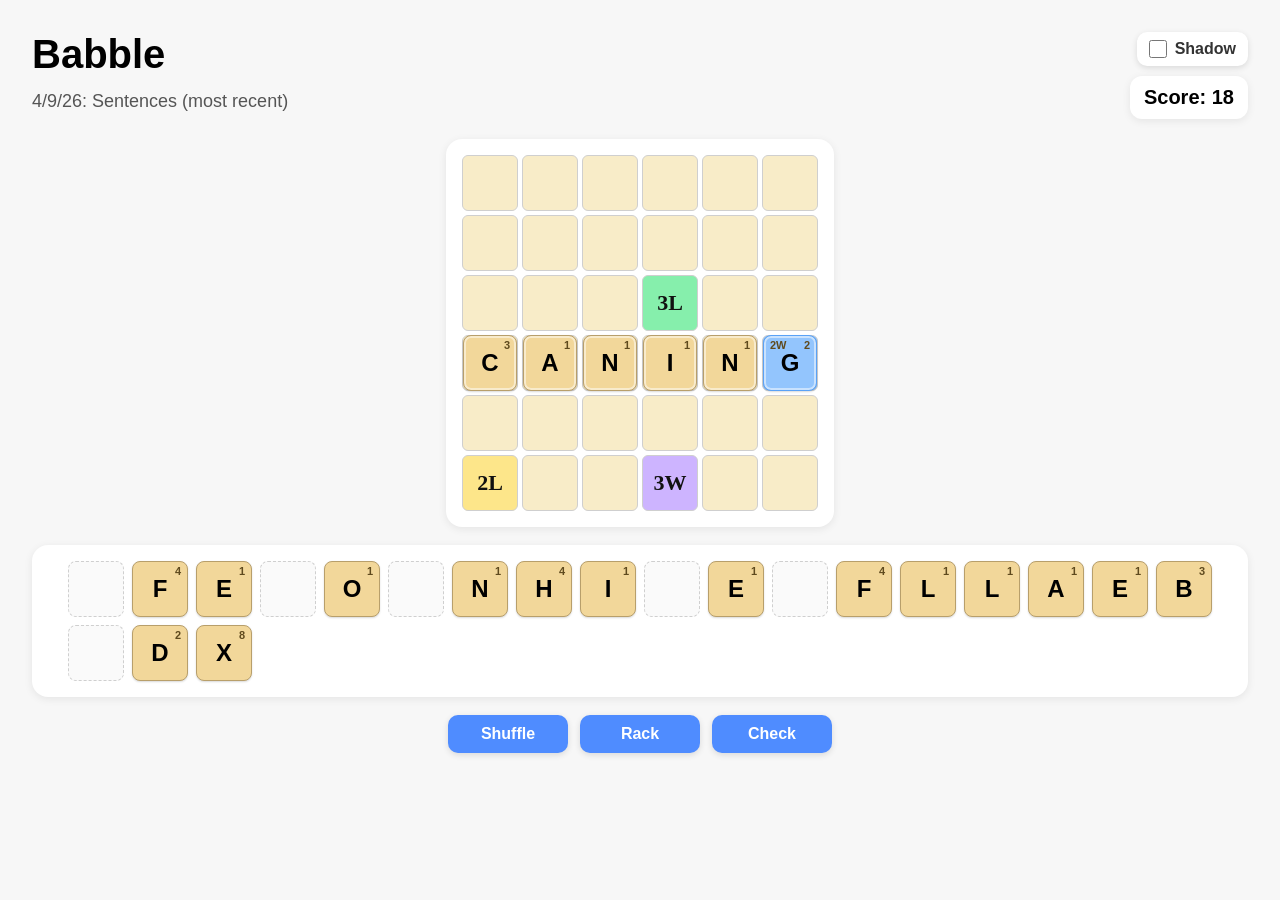
==== commit 9a0a9720: "Update index.html" ====
--- a/index.html
+++ b/index.html
@@ -491,7 +491,6 @@
 
   <div id="checkModalBackdrop" class="check-modal-backdrop">
     <div class="check-modal" role="dialog" aria-modal="true" aria-labelledby="checkModalTitle">
-      <h2 id="checkModalTitle">Board Check</h2>
       <div id="checkModalContent"></div>
       <button id="checkModalClose" class="control-button check-close">Close</button>
     </div>
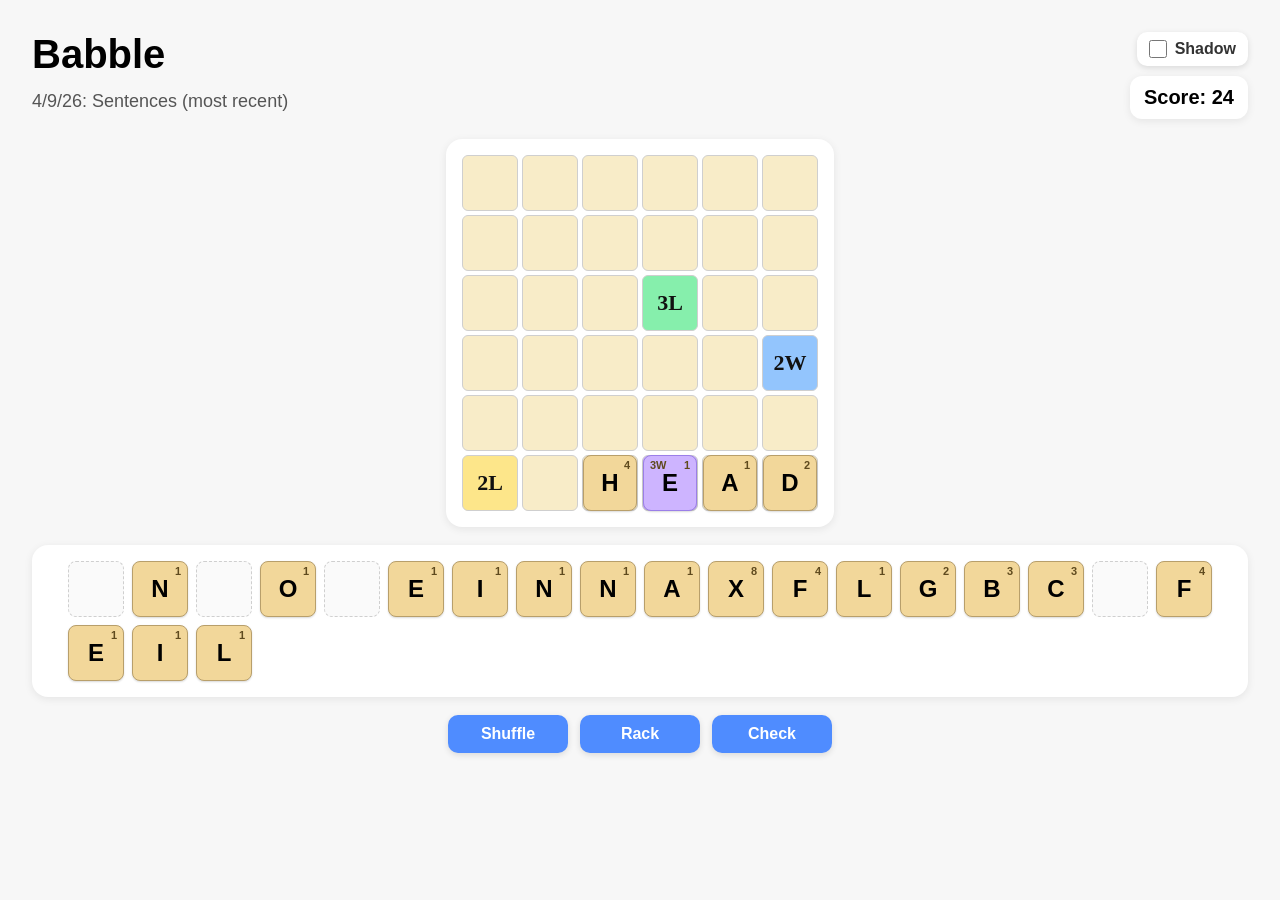
==== commit d35bec95: "Update index.html" ====
--- a/index.html
+++ b/index.html
@@ -510,6 +510,7 @@
     let board = Array(boardSize).fill(null);
     let rack = [];
     let revealedHintCount = 0;
+    let hintWord = "";
 
     const subtitleEl = document.getElementById("subtitle");
     const boardEl = document.getElementById("board");
@@ -606,6 +607,7 @@
   activePuzzle = puzzle;
   solvedBoard = Array.isArray(puzzle.solution) ? puzzle.solution : [];
   boardModifiers = puzzle.modifiers ?? {};
+  hintWord = (puzzle.hint ?? "").toUpperCase();
 
   boardHeight = solvedBoard.length;
   boardWidth = solvedBoard[0]?.length ?? 0;
@@ -953,69 +955,77 @@
       return foundWords;
     }
 
-        function getLongestSolutionWordPlacement() {
-      let best = null;
-
-      // horizontal
-      for (let row = 0; row < boardHeight; row++) {
-        let currentWord = "";
-        let positions = [];
-
-        for (let col = 0; col < boardWidth; col++) {
-          const letter = solvedBoard[row]?.[col];
-
-          if (letter && letter !== "·") {
-            currentWord += letter;
-            positions.push({ row, col, letter });
-          } else {
-            if (currentWord.length >= 2) {
-              if (!best || currentWord.length > best.word.length) {
-                best = { word: currentWord, positions: [...positions] };
-              }
-            }
-            currentWord = "";
-            positions = [];
-          }
-        }
-
-        if (currentWord.length >= 2) {
-          if (!best || currentWord.length > best.word.length) {
-            best = { word: currentWord, positions: [...positions] };
-          }
-        }
-      }
-
-      // vertical
-      for (let col = 0; col < boardWidth; col++) {
-        let currentWord = "";
-        let positions = [];
-
-        for (let row = 0; row < boardHeight; row++) {
-          const letter = solvedBoard[row]?.[col];
-
-          if (letter && letter !== "·") {
-            currentWord += letter;
-            positions.push({ row, col, letter });
-          } else {
-            if (currentWord.length >= 2) {
-              if (!best || currentWord.length > best.word.length) {
-                best = { word: currentWord, positions: [...positions] };
-              }
-            }
-            currentWord = "";
-            positions = [];
-          }
-        }
-
-        if (currentWord.length >= 2) {
-          if (!best || currentWord.length > best.word.length) {
-            best = { word: currentWord, positions: [...positions] };
-          }
-        }
-      }
-
-      return best;
-    }
+function getHintWordPlacement() {
+  if (!hintWord) return null;
+
+  // horizontal
+  for (let row = 0; row < boardHeight; row++) {
+    let currentWord = "";
+    let positions = [];
+
+    for (let col = 0; col < boardWidth; col++) {
+      const letter = solvedBoard[row]?.[col];
+
+      if (letter && letter !== "·") {
+        currentWord += letter;
+        positions.push({ row, col, letter });
+      } else {
+        const startIndex = currentWord.indexOf(hintWord);
+        if (startIndex !== -1) {
+          return {
+            word: hintWord,
+            positions: positions.slice(startIndex, startIndex + hintWord.length)
+          };
+        }
+        currentWord = "";
+        positions = [];
+      }
+    }
+
+    const startIndex = currentWord.indexOf(hintWord);
+    if (startIndex !== -1) {
+      return {
+        word: hintWord,
+        positions: positions.slice(startIndex, startIndex + hintWord.length)
+      };
+    }
+  }
+
+  // vertical
+  for (let col = 0; col < boardWidth; col++) {
+    let currentWord = "";
+    let positions = [];
+
+    for (let row = 0; row < boardHeight; row++) {
+      const letter = solvedBoard[row]?.[col];
+
+      if (letter && letter !== "·") {
+        currentWord += letter;
+        positions.push({ row, col, letter });
+      } else {
+        const startIndex = currentWord.indexOf(hintWord);
+        if (startIndex !== -1) {
+          return {
+            word: hintWord,
+            positions: positions.slice(startIndex, startIndex + hintWord.length)
+          };
+        }
+        currentWord = "";
+        positions = [];
+      }
+    }
+
+    const startIndex = currentWord.indexOf(hintWord);
+    if (startIndex !== -1) {
+      return {
+        word: hintWord,
+        positions: positions.slice(startIndex, startIndex + hintWord.length)
+      };
+    }
+  }
+
+  return null;
+}
 
     function getLetterScoreAt(row, col) {
       const letter = getBoardLetter(row, col);
@@ -1221,39 +1231,38 @@
       return null;
     }
 
-        function revealStartingHintWord() {
-      const longestWord = getLongestSolutionWordPlacement();
-      if (!longestWord) return;
-
-      for (const cell of longestWord.positions) {
-        const targetIndex = cell.row * boardWidth + cell.col;
-        const currentTargetTile = board[targetIndex];
-
-        if (currentTargetTile?.locked && currentTargetTile.letter === cell.letter) {
-          continue;
-        }
-
-        const source = findMovableTileByLetter(cell.letter);
-        if (!source) continue;
-
-        let displacedTile = null;
-        if (currentTargetTile && !currentTargetTile.locked) {
-          displacedTile = currentTargetTile;
-        }
-
-        if (source.area === "rack") {
-          rack[source.index] = displacedTile;
-        } else {
-          board[source.index] = displacedTile;
-        }
-
-        source.tile.locked = true;
-        board[targetIndex] = source.tile;
-      }
-
-      selectedTileId = null;
-      draggedTileId = null;
-    }
+function revealStartingHintWord() {
+  const hintPlacement = getHintWordPlacement();
+  if (!hintPlacement) return;
+
+  for (const cell of hintPlacement.positions) {
+    const targetIndex = cell.row * boardWidth + cell.col;
+    const currentTargetTile = board[targetIndex];
+
+    if (currentTargetTile && currentTargetTile.letter === cell.letter) {
+      continue;
+    }
+
+    const source = findMovableTileByLetter(cell.letter);
+    if (!source) continue;
+
+    let displacedTile = null;
+    if (currentTargetTile && !currentTargetTile.locked) {
+      displacedTile = currentTargetTile;
+    }
+
+    if (source.area === "rack") {
+      rack[source.index] = displacedTile;
+    } else {
+      board[source.index] = displacedTile;
+    }
+
+    board[targetIndex] = source.tile;
+  }
+
+  selectedTileId = null;
+  draggedTileId = null;
+}
 
     function revealNextHint() {
       const nextHint = getNextUnrevealedHint();
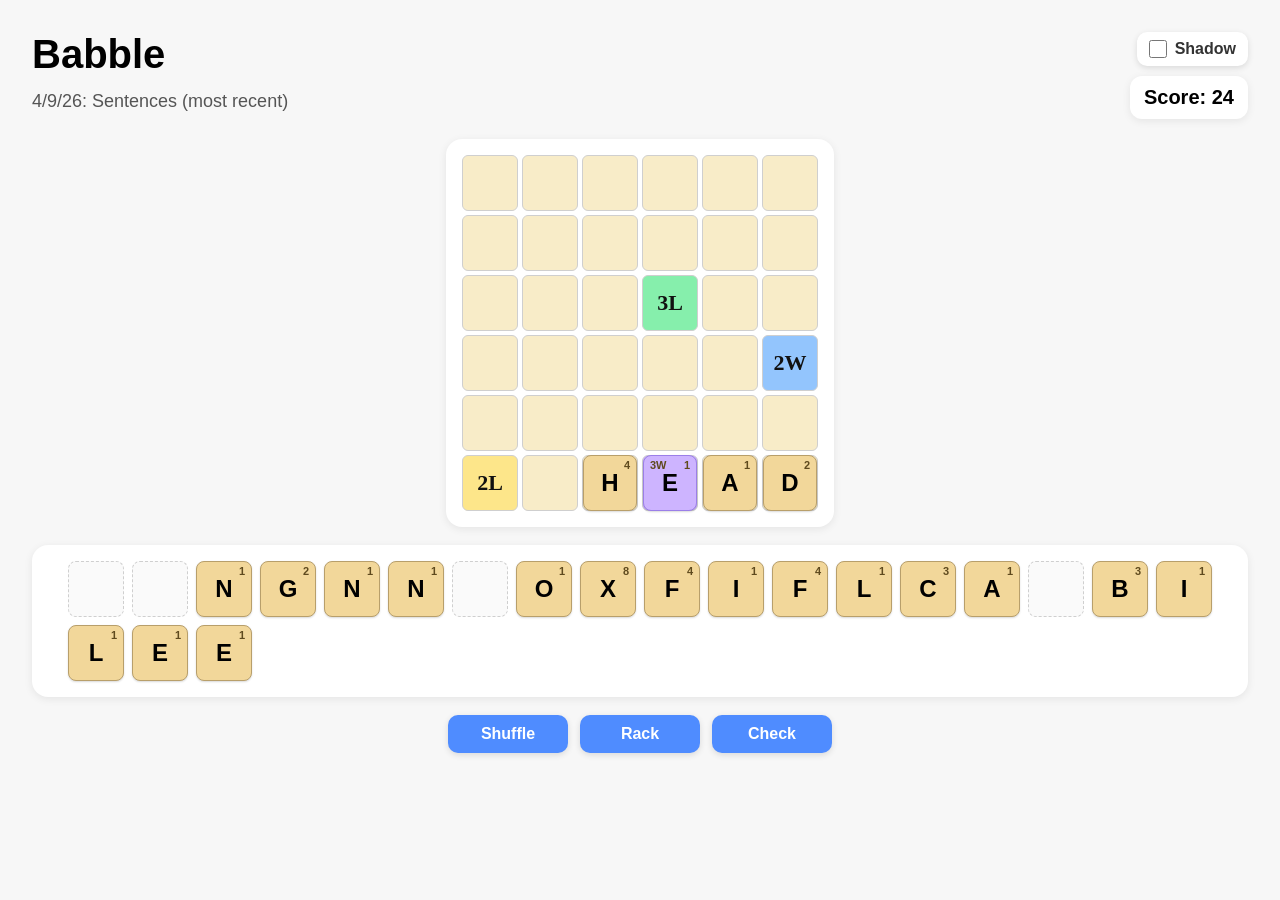
==== commit bdf37c34: "Update index.html" ====
--- a/index.html
+++ b/index.html
@@ -1256,7 +1256,7 @@
     } else {
       board[source.index] = displacedTile;
     }
-
+source.tile.isStartingHint = true;
     board[targetIndex] = source.tile;
   }
 
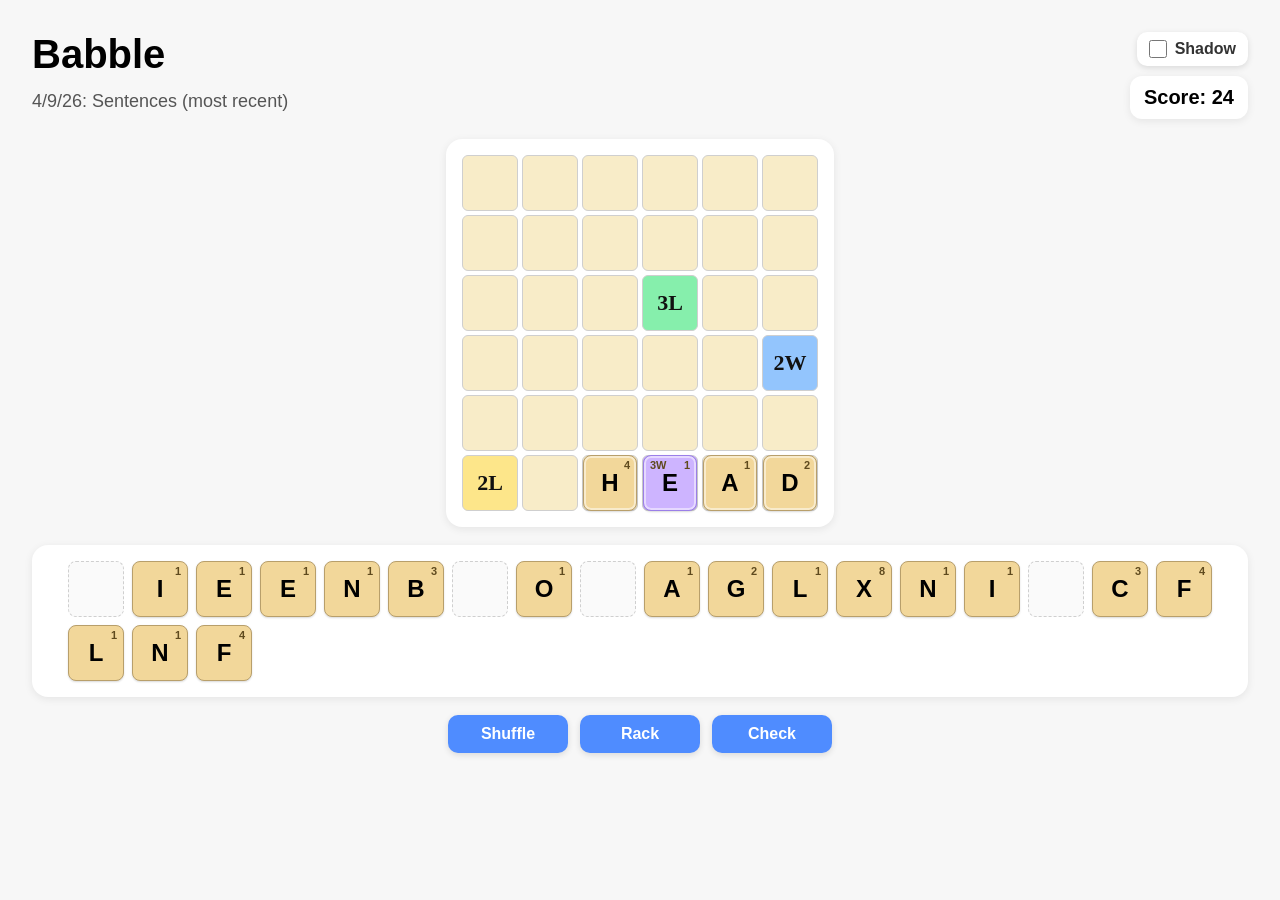
==== commit 2629006f: "Update index.html" ====
--- a/index.html
+++ b/index.html
@@ -1257,6 +1257,7 @@
       board[source.index] = displacedTile;
     }
 source.tile.isStartingHint = true;
+    source.tile.locked = true;
     board[targetIndex] = source.tile;
   }
 
